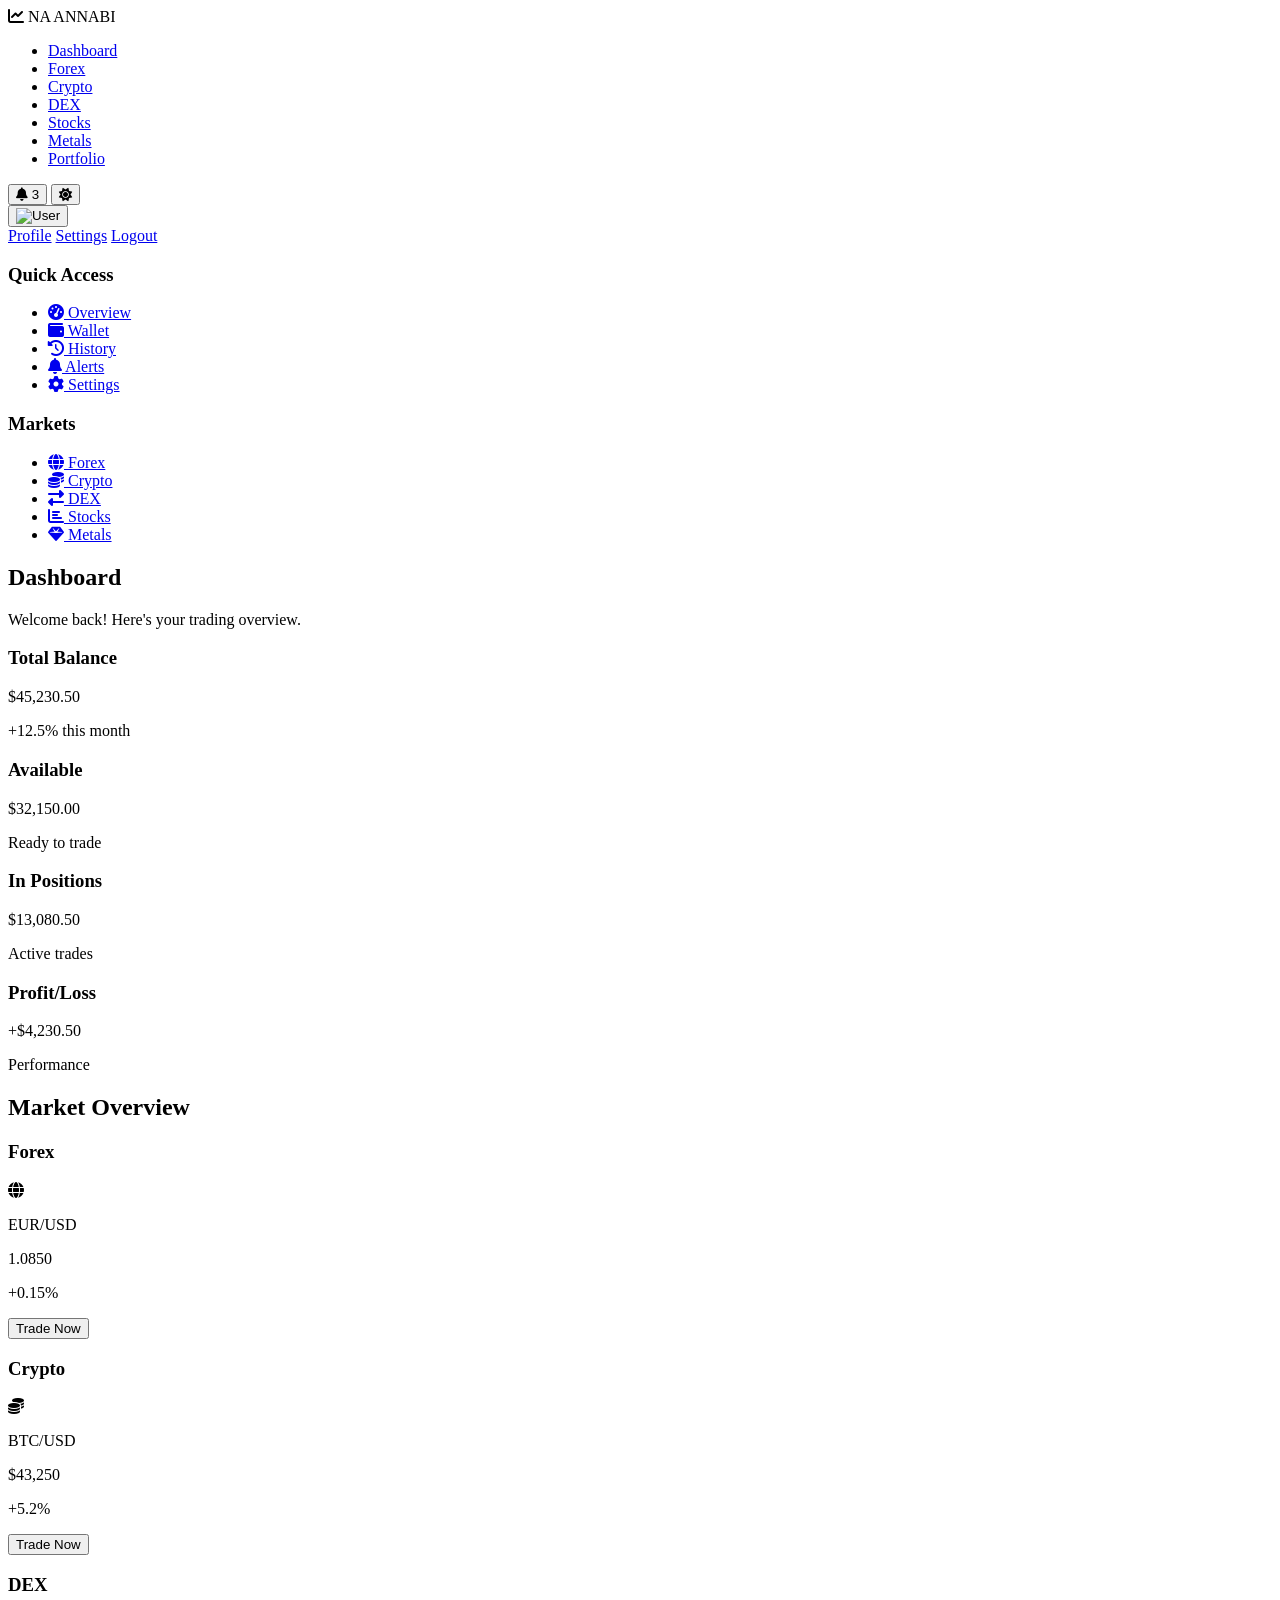
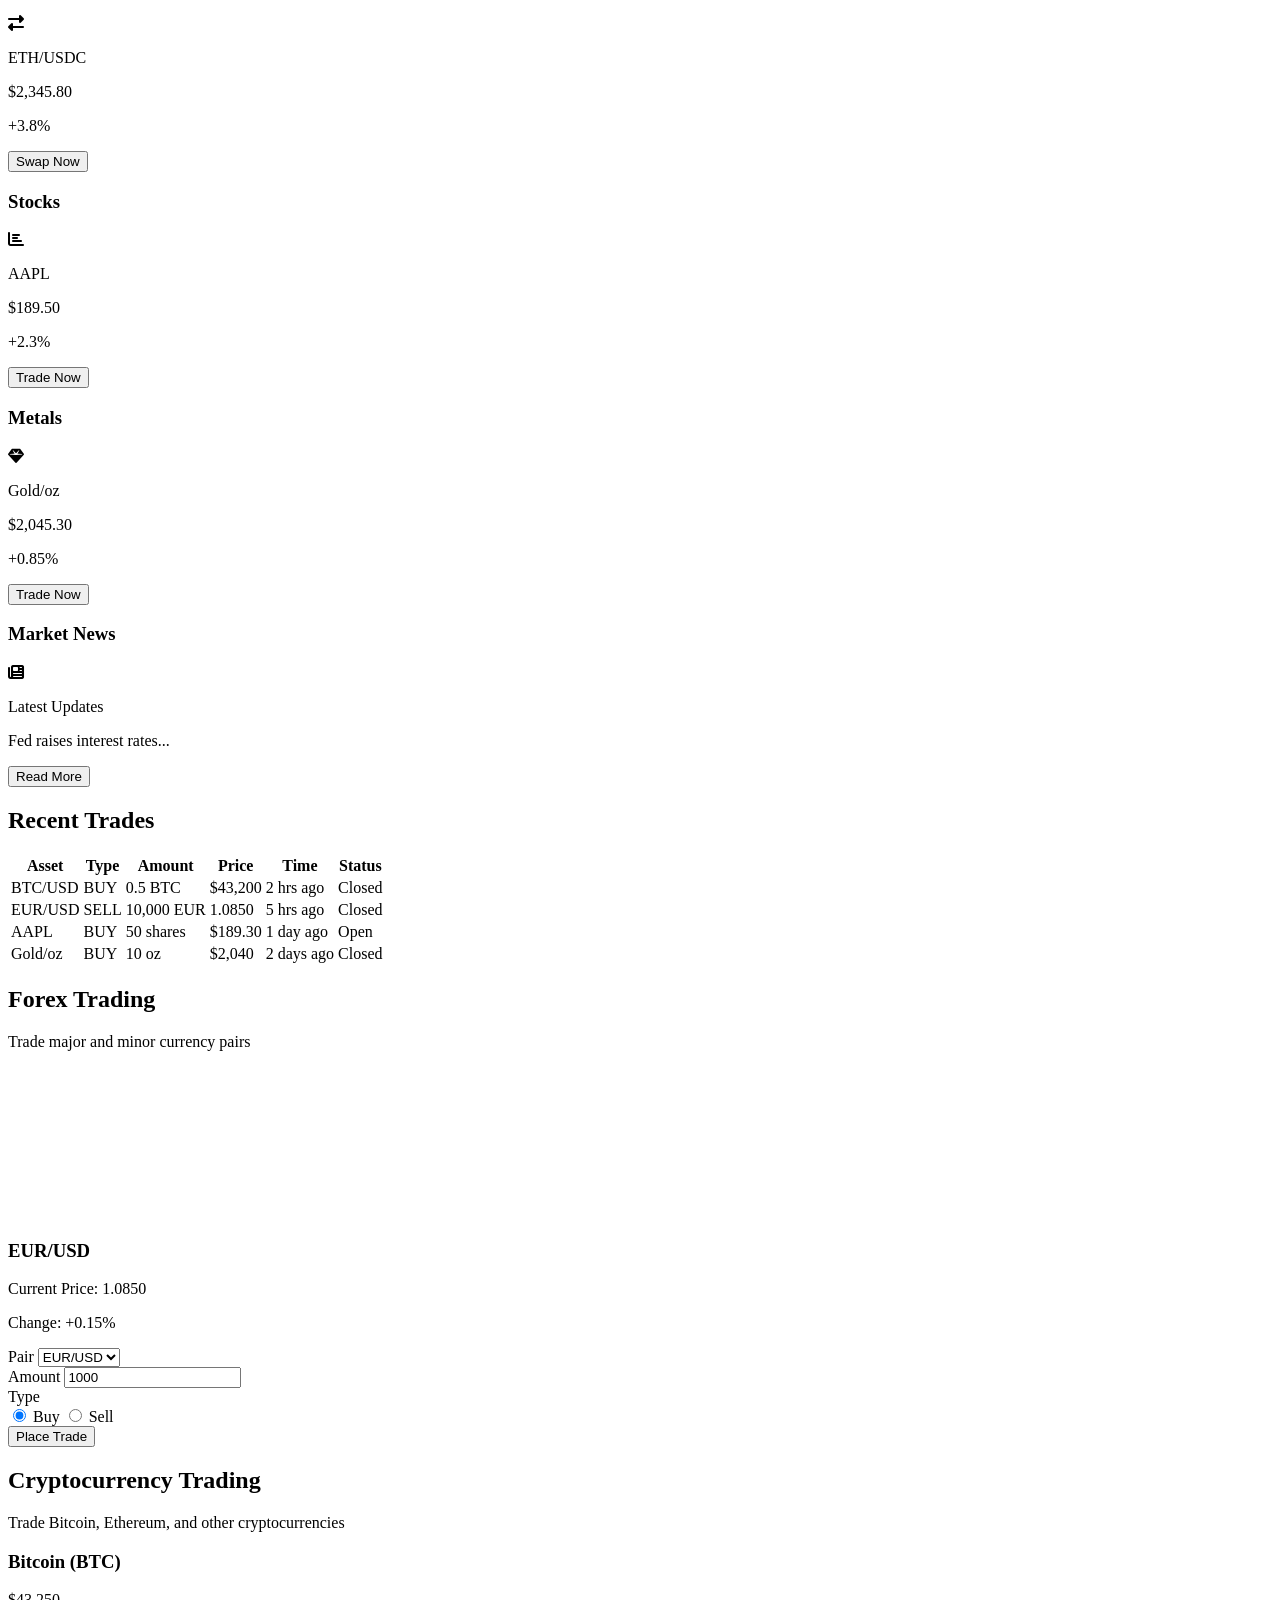
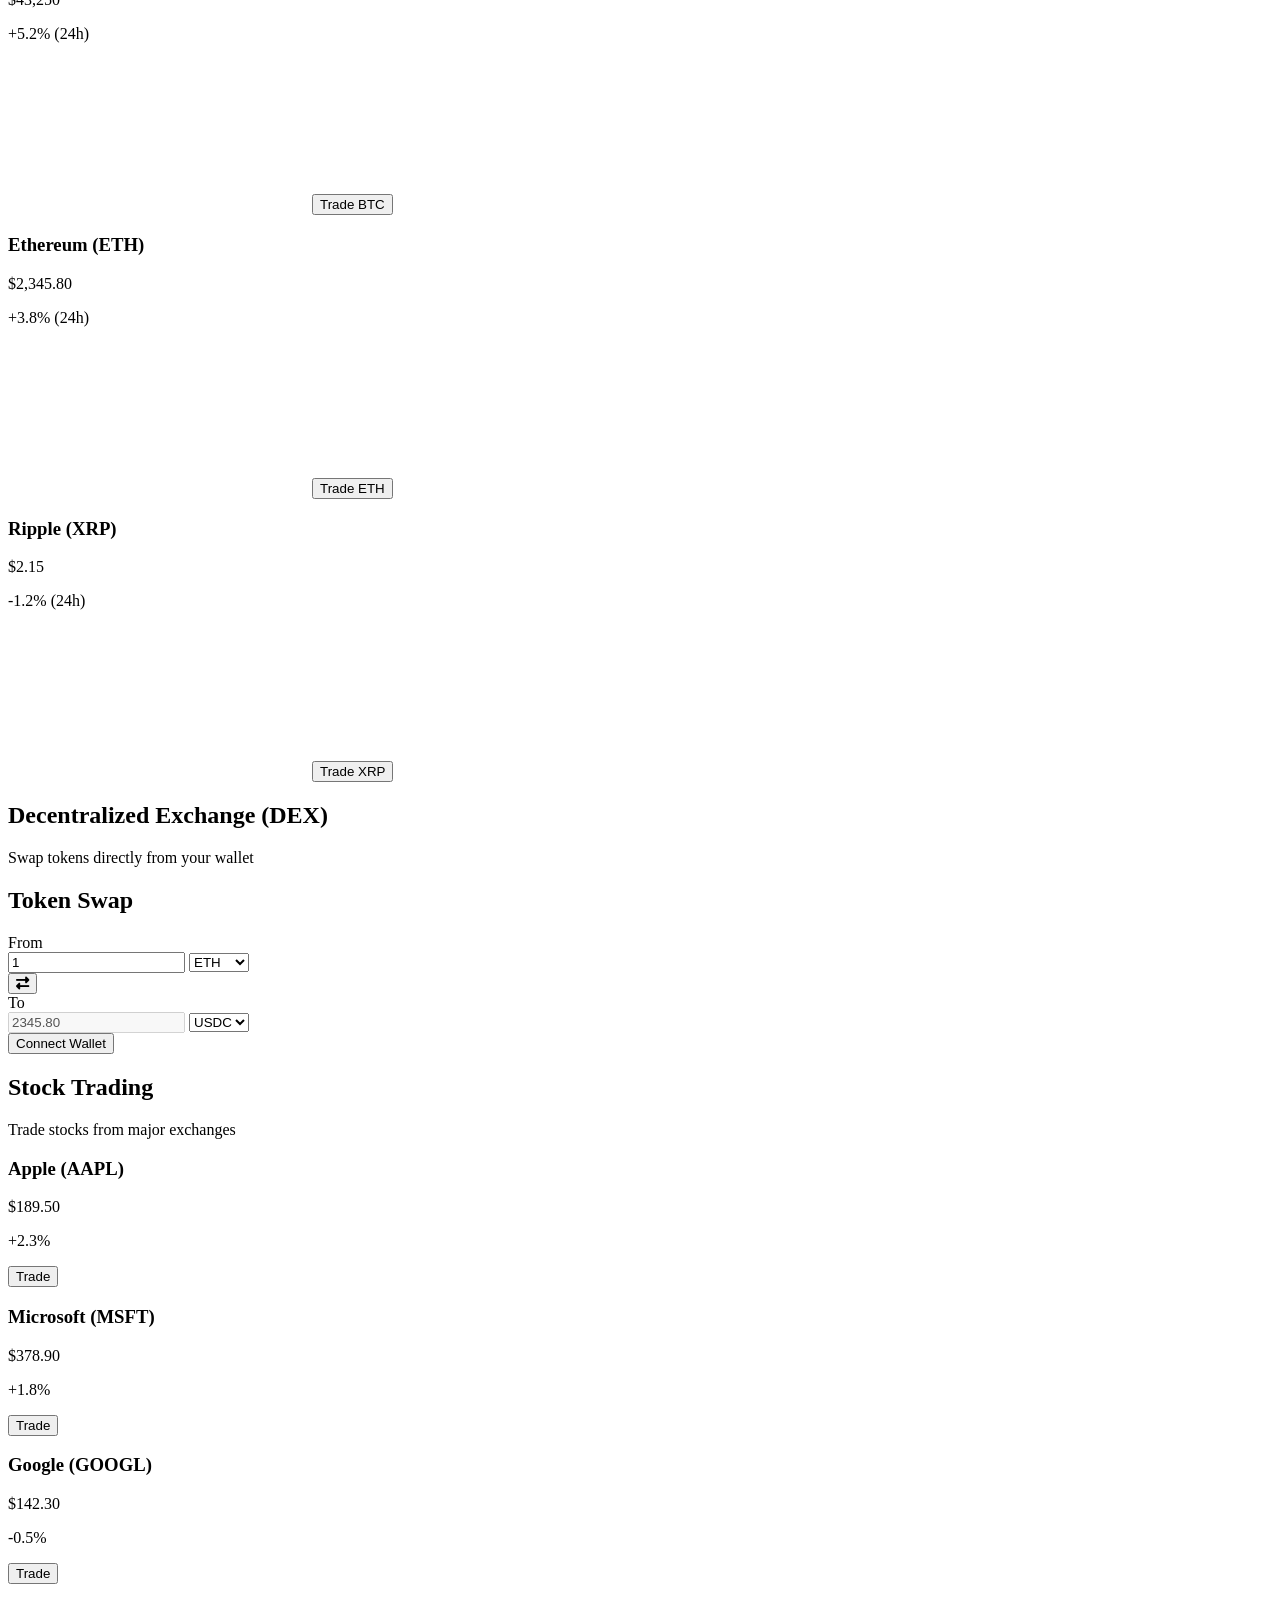
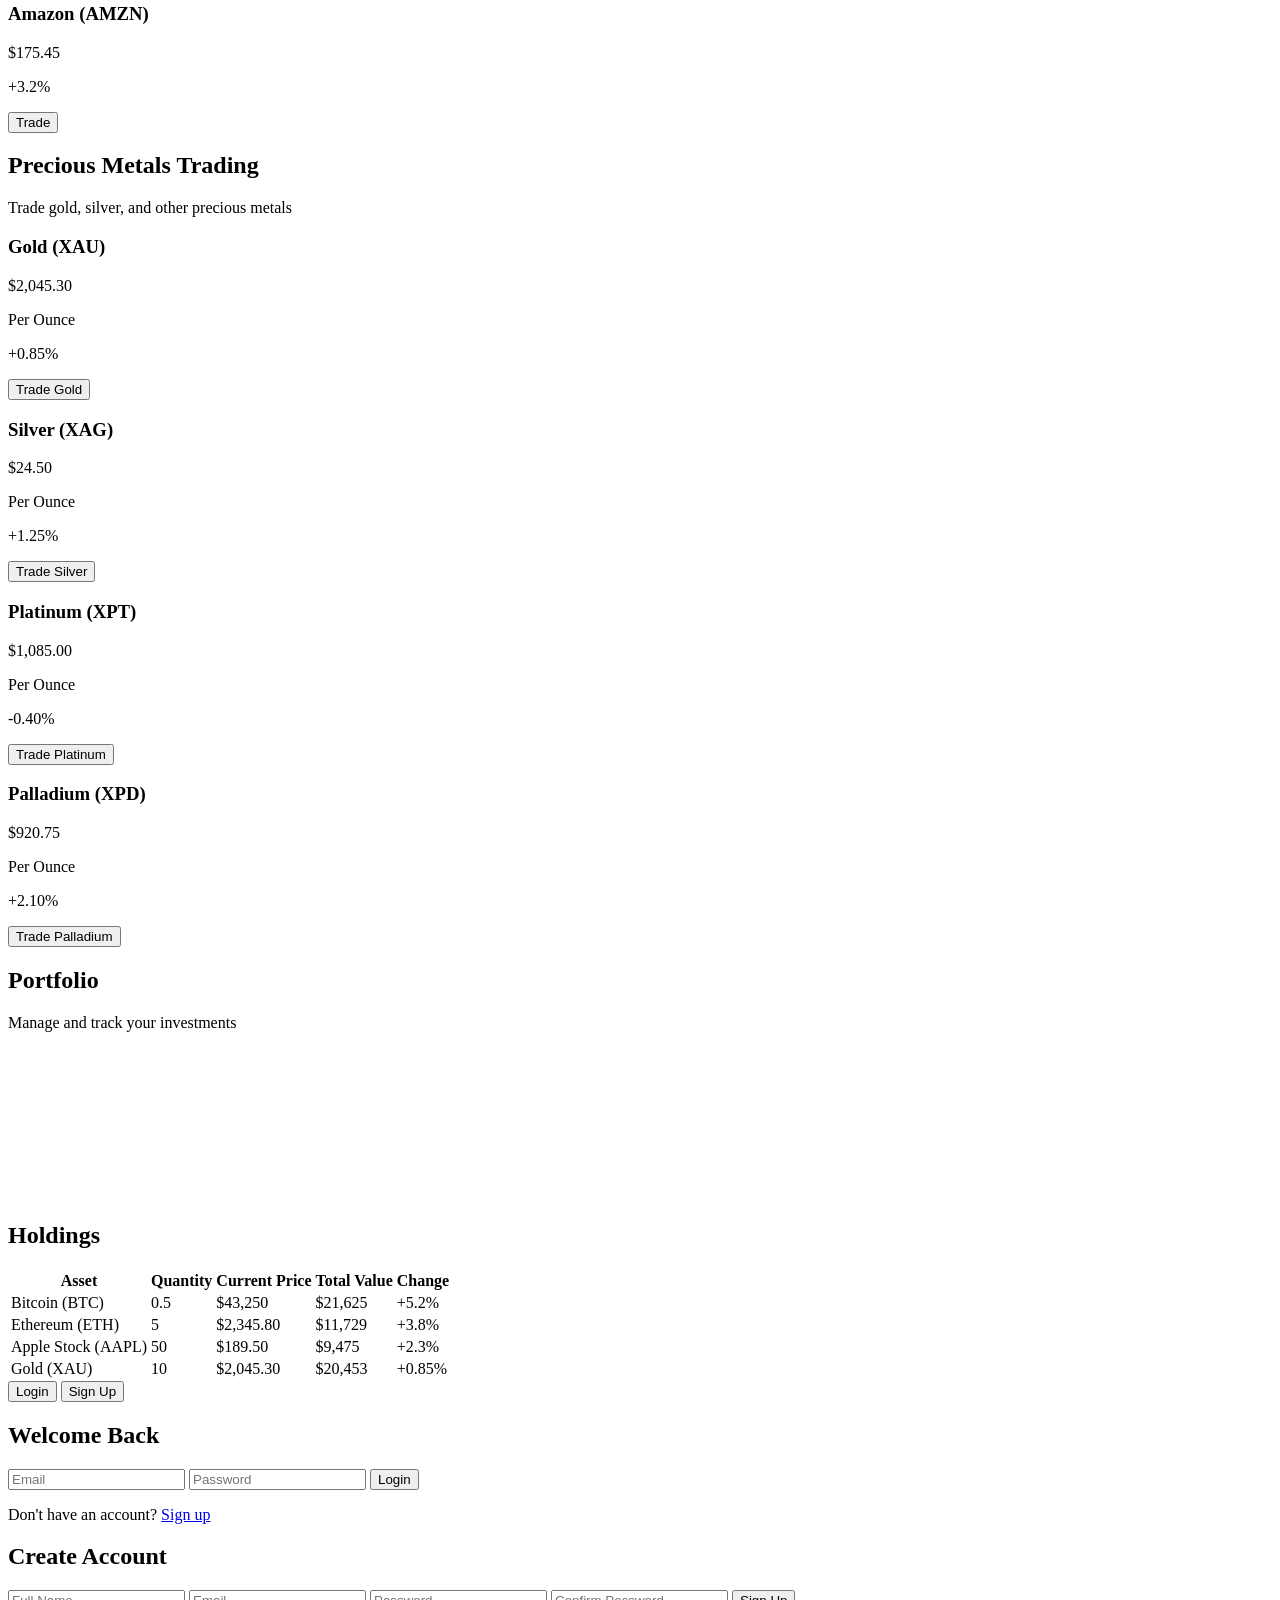
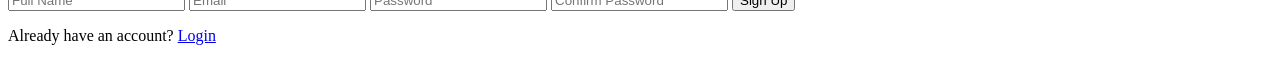
==== index.html @ 129e164d "Merge all JavaScript files into single app.js file" ====
<!DOCTYPE html>
<html lang="en">
<head>
    <meta charset="UTF-8">
    <meta name="viewport" content="width=device-width, initial-scale=1.0">
    <title>NA ANNABI Trading Hub - Professional Trading Platform</title>
    <link rel="stylesheet" href="css/styles.css">
    <link rel="stylesheet" href="https://cdnjs.cloudflare.com/ajax/libs/font-awesome/6.4.0/css/all.min.css">
</head>
<body>
    <!-- Navigation Bar -->
    <nav class="navbar">
        <div class="nav-container">
            <div class="nav-logo">
                <i class="fas fa-chart-line"></i>
                <span>NA ANNABI</span>
            </div>
            <ul class="nav-menu" id="navMenu">
                <li><a href="#dashboard" class="nav-link active">Dashboard</a></li>
                <li><a href="#forex" class="nav-link">Forex</a></li>
                <li><a href="#crypto" class="nav-link">Crypto</a></li>
                <li><a href="#dex" class="nav-link">DEX</a></li>
                <li><a href="#stocks" class="nav-link">Stocks</a></li>
                <li><a href="#metals" class="nav-link">Metals</a></li>
                <li><a href="#portfolio" class="nav-link">Portfolio</a></li>
            </ul>
            <div class="nav-icons">
                <button class="notification-btn" id="notificationBtn">
                    <i class="fas fa-bell"></i>
                    <span class="notification-badge" id="notificationBadge">3</span>
                </button>
                <button class="theme-toggle" id="themeToggle">
                    <i class="fas fa-moon"></i>
                </button>
                <div class="user-menu">
                    <button class="user-btn" id="userBtn">
                        <img src="https://ui-avatars.com/api/?name=User&background=6366f1&color=fff" alt="User" class="user-avatar">
                    </button>
                    <div class="dropdown-menu" id="dropdownMenu">
                        <a href="#profile">Profile</a>
                        <a href="#settings">Settings</a>
                        <a href="#logout">Logout</a>
                    </div>
                </div>
            </div>
            <div class="hamburger" id="hamburger">
                <span></span>
                <span></span>
                <span></span>
            </div>
        </div>
    </nav>

    <!-- Main Container -->
    <div class="container">
        <!-- Sidebar -->
        <aside class="sidebar" id="sidebar">
            <div class="sidebar-content">
                <h3>Quick Access</h3>
                <ul class="sidebar-menu">
                    <li><a href="#"><i class="fas fa-tachometer-alt"></i> Overview</a></li>
                    <li><a href="#"><i class="fas fa-wallet"></i> Wallet</a></li>
                    <li><a href="#"><i class="fas fa-history"></i> History</a></li>
                    <li><a href="#"><i class="fas fa-bell"></i> Alerts</a></li>
                    <li><a href="#"><i class="fas fa-cog"></i> Settings</a></li>
                </ul>
                <h3>Markets</h3>
                <ul class="sidebar-menu">
                    <li><a href="#"><i class="fas fa-globe"></i> Forex</a></li>
                    <li><a href="#"><i class="fas fa-coins"></i> Crypto</a></li>
                    <li><a href="#"><i class="fas fa-exchange-alt"></i> DEX</a></li>
                    <li><a href="#"><i class="fas fa-chart-bar"></i> Stocks</a></li>
                    <li><a href="#"><i class="fas fa-gem"></i> Metals</a></li>
                </ul>
            </div>
        </aside>

        <!-- Main Content -->
        <main class="main-content">
            <!-- Dashboard Section -->
            <section id="dashboard" class="section active">
                <div class="section-header">
                    <h1>Dashboard</h1>
                    <p>Welcome back! Here's your trading overview.</p>
                </div>

                <!-- Portfolio Summary -->
                <div class="portfolio-summary">
                    <div class="summary-card">
                        <h3>Total Balance</h3>
                        <p class="summary-value" id="totalBalance">$45,230.50</p>
                        <span class="summary-change positive">+12.5% this month</span>
                    </div>
                    <div class="summary-card">
                        <h3>Available</h3>
                        <p class="summary-value" id="available">$32,150.00</p>
                        <span class="summary-change">Ready to trade</span>
                    </div>
                    <div class="summary-card">
                        <h3>In Positions</h3>
                        <p class="summary-value" id="inPositions">$13,080.50</p>
                        <span class="summary-change">Active trades</span>
                    </div>
                    <div class="summary-card">
                        <h3>Profit/Loss</h3>
                        <p class="summary-value positive" id="profitLoss">+$4,230.50</p>
                        <span class="summary-change positive">Performance</span>
                    </div>
                </div>

                <!-- Market Overview -->
                <div class="market-overview">
                    <h2>Market Overview</h2>
                    <div class="markets-grid">
                        <div class="market-card forex-card">
                            <div class="market-header">
                                <h3>Forex</h3>
                                <i class="fas fa-globe"></i>
                            </div>
                            <div class="market-body">
                                <p>EUR/USD</p>
                                <p class="price">1.0850</p>
                                <p class="change positive">+0.15%</p>
                                <button class="trade-btn" onclick="switchSection('forex')">Trade Now</button>
                            </div>
                        </div>

                        <div class="market-card crypto-card">
                            <div class="market-header">
                                <h3>Crypto</h3>
                                <i class="fas fa-coins"></i>
                            </div>
                            <div class="market-body">
                                <p>BTC/USD</p>
                                <p class="price">$43,250</p>
                                <p class="change positive">+5.2%</p>
                                <button class="trade-btn" onclick="switchSection('crypto')">Trade Now</button>
                            </div>
                        </div>

                        <div class="market-card dex-card">
                            <div class="market-header">
                                <h3>DEX</h3>
                                <i class="fas fa-exchange-alt"></i>
                            </div>
                            <div class="market-body">
                                <p>ETH/USDC</p>
                                <p class="price">$2,345.80</p>
                                <p class="change positive">+3.8%</p>
                                <button class="trade-btn" onclick="switchSection('dex')">Swap Now</button>
                            </div>
                        </div>

                        <div class="market-card stocks-card">
                            <div class="market-header">
                                <h3>Stocks</h3>
                                <i class="fas fa-chart-bar"></i>
                            </div>
                            <div class="market-body">
                                <p>AAPL</p>
                                <p class="price">$189.50</p>
                                <p class="change positive">+2.3%</p>
                                <button class="trade-btn" onclick="switchSection('stocks')">Trade Now</button>
                            </div>
                        </div>

                        <div class="market-card metals-card">
                            <div class="market-header">
                                <h3>Metals</h3>
                                <i class="fas fa-gem"></i>
                            </div>
                            <div class="market-body">
                                <p>Gold/oz</p>
                                <p class="price">$2,045.30</p>
                                <p class="change positive">+0.85%</p>
                                <button class="trade-btn" onclick="switchSection('metals')">Trade Now</button>
                            </div>
                        </div>

                        <div class="market-card news-card">
                            <div class="market-header">
                                <h3>Market News</h3>
                                <i class="fas fa-newspaper"></i>
                            </div>
                            <div class="market-body">
                                <p>Latest Updates</p>
                                <p class="news-snippet">Fed raises interest rates...</p>
                                <button class="trade-btn" onclick="switchSection('news')">Read More</button>
                            </div>
                        </div>
                    </div>
                </div>

                <!-- Recent Trades -->
                <div class="recent-trades">
                    <h2>Recent Trades</h2>
                    <table class="trades-table">
                        <thead>
                            <tr>
                                <th>Asset</th>
                                <th>Type</th>
                                <th>Amount</th>
                                <th>Price</th>
                                <th>Time</th>
                                <th>Status</th>
                            </tr>
                        </thead>
                        <tbody>
                            <tr>
                                <td>BTC/USD</td>
                                <td><span class="badge buy">BUY</span></td>
                                <td>0.5 BTC</td>
                                <td>$43,200</td>
                                <td>2 hrs ago</td>
                                <td><span class="status closed">Closed</span></td>
                            </tr>
                            <tr>
                                <td>EUR/USD</td>
                                <td><span class="badge sell">SELL</span></td>
                                <td>10,000 EUR</td>
                                <td>1.0850</td>
                                <td>5 hrs ago</td>
                                <td><span class="status closed">Closed</span></td>
                            </tr>
                            <tr>
                                <td>AAPL</td>
                                <td><span class="badge buy">BUY</span></td>
                                <td>50 shares</td>
                                <td>$189.30</td>
                                <td>1 day ago</td>
                                <td><span class="status open">Open</span></td>
                            </tr>
                            <tr>
                                <td>Gold/oz</td>
                                <td><span class="badge buy">BUY</span></td>
                                <td>10 oz</td>
                                <td>$2,040</td>
                                <td>2 days ago</td>
                                <td><span class="status closed">Closed</span></td>
                            </tr>
                        </tbody>
                    </table>
                </div>
            </section>

            <!-- Forex Section -->
            <section id="forex" class="section">
                <div class="section-header">
                    <h1>Forex Trading</h1>
                    <p>Trade major and minor currency pairs</p>
                </div>
                <div class="trading-container">
                    <div class="chart-container">
                        <canvas id="forexChart"></canvas>
                    </div>
                    <div class="trading-panel">
                        <h3>EUR/USD</h3>
                        <div class="trading-info">
                            <p>Current Price: <span class="price">1.0850</span></p>
                            <p>Change: <span class="change positive">+0.15%</span></p>
                        </div>
                        <form class="trade-form">
                            <div class="form-group">
                                <label>Pair</label>
                                <select>
                                    <option>EUR/USD</option>
                                    <option>GBP/USD</option>
                                    <option>USD/JPY</option>
                                    <option>AUD/USD</option>
                                </select>
                            </div>
                            <div class="form-group">
                                <label>Amount</label>
                                <input type="number" placeholder="Enter amount" value="1000">
                            </div>
                            <div class="form-group">
                                <label>Type</label>
                                <div class="radio-group">
                                    <label><input type="radio" name="type" checked> Buy</label>
                                    <label><input type="radio" name="type"> Sell</label>
                                </div>
                            </div>
                            <button type="submit" class="btn-primary">Place Trade</button>
                        </form>
                    </div>
                </div>
            </section>

            <!-- Crypto Section -->
            <section id="crypto" class="section">
                <div class="section-header">
                    <h1>Cryptocurrency Trading</h1>
                    <p>Trade Bitcoin, Ethereum, and other cryptocurrencies</p>
                </div>
                <div class="crypto-markets">
                    <div class="crypto-card-large">
                        <h3>Bitcoin (BTC)</h3>
                        <p class="price">$43,250</p>
                        <p class="change positive">+5.2% (24h)</p>
                        <canvas id="cryptoChart1" class="mini-chart"></canvas>
                        <button class="btn-primary">Trade BTC</button>
                    </div>
                    <div class="crypto-card-large">
                        <h3>Ethereum (ETH)</h3>
                        <p class="price">$2,345.80</p>
                        <p class="change positive">+3.8% (24h)</p>
                        <canvas id="cryptoChart2" class="mini-chart"></canvas>
                        <button class="btn-primary">Trade ETH</button>
                    </div>
                    <div class="crypto-card-large">
                        <h3>Ripple (XRP)</h3>
                        <p class="price">$2.15</p>
                        <p class="change negative">-1.2% (24h)</p>
                        <canvas id="cryptoChart3" class="mini-chart"></canvas>
                        <button class="btn-primary">Trade XRP</button>
                    </div>
                </div>
            </section>

            <!-- DEX Section -->
            <section id="dex" class="section">
                <div class="section-header">
                    <h1>Decentralized Exchange (DEX)</h1>
                    <p>Swap tokens directly from your wallet</p>
                </div>
                <div class="dex-container">
                    <div class="swap-panel">
                        <h2>Token Swap</h2>
                        <div class="swap-form">
                            <div class="swap-input">
                                <label>From</label>
                                <div class="input-group">
                                    <input type="number" placeholder="Amount" value="1">
                                    <select>
                                        <option>ETH</option>
                                        <option>DAI</option>
                                        <option>USDC</option>
                                    </select>
                                </div>
                            </div>
                            <button class="swap-toggle"><i class="fas fa-exchange-alt"></i></button>
                            <div class="swap-input">
                                <label>To</label>
                                <div class="input-group">
                                    <input type="number" placeholder="Amount" disabled value="2345.80">
                                    <select>
                                        <option>USDC</option>
                                        <option>DAI</option>
                                        <option>ETH</option>
                                    </select>
                                </div>
                            </div>
                            <button class="btn-primary full-width">Connect Wallet</button>
                        </div>
                    </div>
                </div>
            </section>

            <!-- Stocks Section -->
            <section id="stocks" class="section">
                <div class="section-header">
                    <h1>Stock Trading</h1>
                    <p>Trade stocks from major exchanges</p>
                </div>
                <div class="stocks-container">
                    <div class="stocks-grid">
                        <div class="stock-card">
                            <h3>Apple (AAPL)</h3>
                            <p class="price">$189.50</p>
                            <p class="change positive">+2.3%</p>
                            <button class="btn-primary">Trade</button>
                        </div>
                        <div class="stock-card">
                            <h3>Microsoft (MSFT)</h3>
                            <p class="price">$378.90</p>
                            <p class="change positive">+1.8%</p>
                            <button class="btn-primary">Trade</button>
                        </div>
                        <div class="stock-card">
                            <h3>Google (GOOGL)</h3>
                            <p class="price">$142.30</p>
                            <p class="change negative">-0.5%</p>
                            <button class="btn-primary">Trade</button>
                        </div>
                        <div class="stock-card">
                            <h3>Amazon (AMZN)</h3>
                            <p class="price">$175.45</p>
                            <p class="change positive">+3.2%</p>
                            <button class="btn-primary">Trade</button>
                        </div>
                    </div>
                </div>
            </section>

            <!-- Metals Section -->
            <section id="metals" class="section">
                <div class="section-header">
                    <h1>Precious Metals Trading</h1>
                    <p>Trade gold, silver, and other precious metals</p>
                </div>
                <div class="metals-container">
                    <div class="metals-grid">
                        <div class="metal-card gold">
                            <h3>Gold (XAU)</h3>
                            <p class="price">$2,045.30</p>
                            <p>Per Ounce</p>
                            <p class="change positive">+0.85%</p>
                            <button class="btn-primary">Trade Gold</button>
                        </div>
                        <div class="metal-card silver">
                            <h3>Silver (XAG)</h3>
                            <p class="price">$24.50</p>
                            <p>Per Ounce</p>
                            <p class="change positive">+1.25%</p>
                            <button class="btn-primary">Trade Silver</button>
                        </div>
                        <div class="metal-card platinum">
                            <h3>Platinum (XPT)</h3>
                            <p class="price">$1,085.00</p>
                            <p>Per Ounce</p>
                            <p class="change negative">-0.40%</p>
                            <button class="btn-primary">Trade Platinum</button>
                        </div>
                        <div class="metal-card palladium">
                            <h3>Palladium (XPD)</h3>
                            <p class="price">$920.75</p>
                            <p>Per Ounce</p>
                            <p class="change positive">+2.10%</p>
                            <button class="btn-primary">Trade Palladium</button>
                        </div>
                    </div>
                </div>
            </section>

            <!-- Portfolio Section -->
            <section id="portfolio" class="section">
                <div class="section-header">
                    <h1>Portfolio</h1>
                    <p>Manage and track your investments</p>
                </div>
                <div class="portfolio-container">
                    <div class="portfolio-chart">
                        <canvas id="portfolioChart"></canvas>
                    </div>
                    <div class="portfolio-holdings">
                        <h2>Holdings</h2>
                        <table class="holdings-table">
                            <thead>
                                <tr>
                                    <th>Asset</th>
                                    <th>Quantity</th>
                                    <th>Current Price</th>
                                    <th>Total Value</th>
                                    <th>Change</th>
                                </tr>
                            </thead>
                            <tbody>
                                <tr>
                                    <td>Bitcoin (BTC)</td>
                                    <td>0.5</td>
                                    <td>$43,250</td>
                                    <td>$21,625</td>
                                    <td><span class="positive">+5.2%</span></td>
                                </tr>
                                <tr>
                                    <td>Ethereum (ETH)</td>
                                    <td>5</td>
                                    <td>$2,345.80</td>
                                    <td>$11,729</td>
                                    <td><span class="positive">+3.8%</span></td>
                                </tr>
                                <tr>
                                    <td>Apple Stock (AAPL)</td>
                                    <td>50</td>
                                    <td>$189.50</td>
                                    <td>$9,475</td>
                                    <td><span class="positive">+2.3%</span></td>
                                </tr>
                                <tr>
                                    <td>Gold (XAU)</td>
                                    <td>10</td>
                                    <td>$2,045.30</td>
                                    <td>$20,453</td>
                                    <td><span class="positive">+0.85%</span></td>
                                </tr>
                            </tbody>
                        </table>
                    </div>
                </div>
            </section>
        </main>
    </div>

    <!-- Auth Modal -->
    <div class="modal" id="authModal">
        <div class="modal-content">
            <div class="modal-tabs">
                <button class="tab-btn active" id="loginTab">Login</button>
                <button class="tab-btn" id="signupTab">Sign Up</button>
            </div>
            <form id="loginForm" class="auth-form active">
                <h2>Welcome Back</h2>
                <input type="email" placeholder="Email" required>
                <input type="password" placeholder="Password" required>
                <button type="submit" class="btn-primary">Login</button>
                <p>Don't have an account? <a href="#" id="switchToSignup">Sign up</a></p>
            </form>
            <form id="signupForm" class="auth-form">
                <h2>Create Account</h2>
                <input type="text" placeholder="Full Name" required>
                <input type="email" placeholder="Email" required>
                <input type="password" placeholder="Password" required>
                <input type="password" placeholder="Confirm Password" required>
                <button type="submit" class="btn-primary">Sign Up</button>
                <p>Already have an account? <a href="#" id="switchToLogin">Login</a></p>
            </form>
        </div>
    </div>

    <!-- Notification Container -->
    <div class="notification-container" id="notificationContainer"></div>

    <!-- Scripts -->
    <script src="https://cdn.jsdelivr.net/npm/chart.js"></script>
    <script src="js/app.js"></script>
</body>
</html>
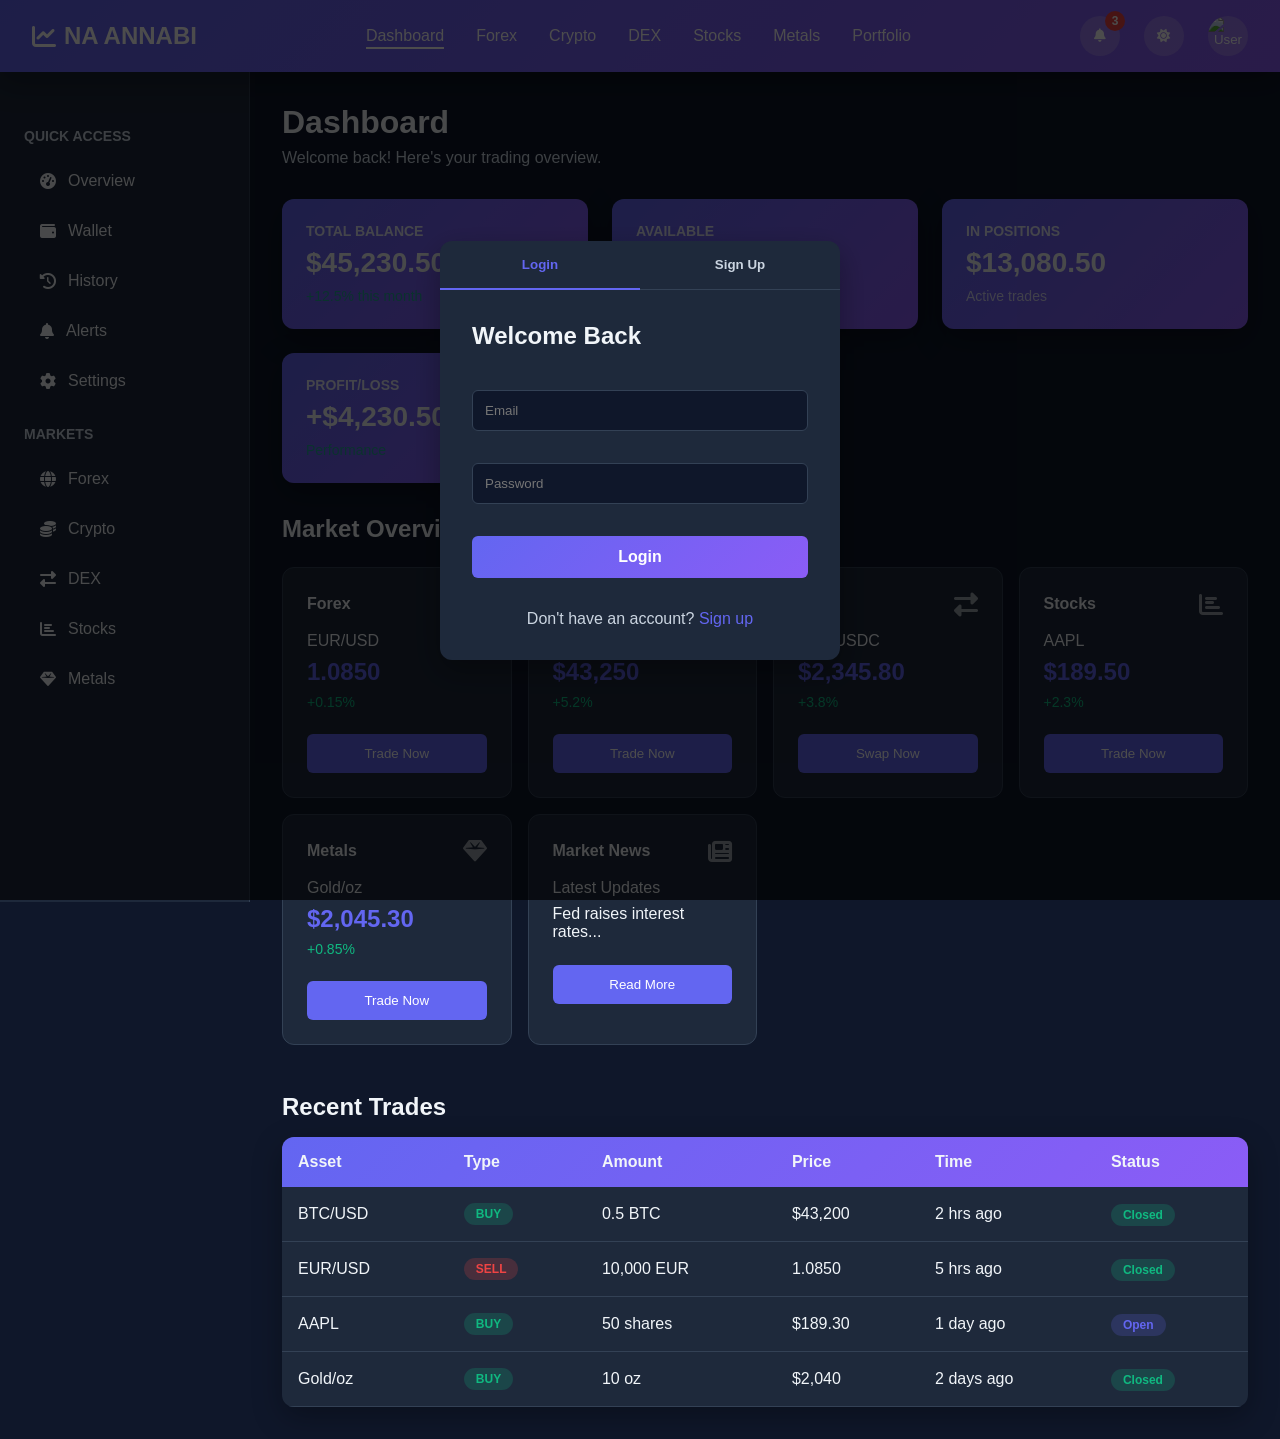
==== commit 51f277d6: "Initial project setup: Complete trading hub structure with all modules" ====
--- a/index.html
+++ b/index.html
@@ -521,7 +521,10 @@
     <div class="notification-container" id="notificationContainer"></div>
 
     <!-- Scripts -->
-    <script src="https://cdn.jsdelivr.net/npm/chart.js"></script>
-    <script src="js/app.js"></script>
+    <script src="js/chart-library.js"></script>
+    <script src="js/auth.js"></script>
+    <script src="js/api-integration.js"></script>
+    <script src="js/trading.js"></script>
+    <script src="js/main.js"></script>
 </body>
 </html>
--- a/css/styles.css
+++ b/css/styles.css
@@ -0,0 +1,1080 @@
+:root {
+    --primary-color: #6366f1;
+    --secondary-color: #8b5cf6;
+    --success-color: #10b981;
+    --danger-color: #ef4444;
+    --warning-color: #f59e0b;
+    --dark-bg: #0f172a;
+    --light-bg: #f8fafc;
+    --card-bg: #1e293b;
+    --text-primary: #f1f5f9;
+    --text-secondary: #cbd5e1;
+    --border-color: #334155;
+    --shadow: 0 10px 30px rgba(0, 0, 0, 0.3);
+    --transition: all 0.3s ease;
+}
+
+body.light-mode {
+    --dark-bg: #ffffff;
+    --light-bg: #f1f5f9;
+    --card-bg: #ffffff;
+    --text-primary: #0f172a;
+    --text-secondary: #475569;
+    --border-color: #cbd5e1;
+}
+
+* {
+    margin: 0;
+    padding: 0;
+    box-sizing: border-box;
+}
+
+body {
+    font-family: 'Segoe UI', Tahoma, Geneva, Verdana, sans-serif;
+    background-color: var(--dark-bg);
+    color: var(--text-primary);
+    transition: var(--transition);
+}
+
+/* Navbar */
+.navbar {
+    background: linear-gradient(135deg, var(--primary-color) 0%, var(--secondary-color) 100%);
+    padding: 1rem 0;
+    position: sticky;
+    top: 0;
+    z-index: 1000;
+    box-shadow: var(--shadow);
+}
+
+.nav-container {
+    max-width: 1400px;
+    margin: 0 auto;
+    padding: 0 2rem;
+    display: flex;
+    justify-content: space-between;
+    align-items: center;
+}
+
+.nav-logo {
+    font-size: 1.5rem;
+    font-weight: bold;
+    color: white;
+    display: flex;
+    align-items: center;
+    gap: 0.5rem;
+}
+
+.nav-menu {
+    display: flex;
+    list-style: none;
+    gap: 2rem;
+}
+
+.nav-link {
+    color: white;
+    text-decoration: none;
+    font-weight: 500;
+    position: relative;
+    transition: var(--transition);
+}
+
+.nav-link::after {
+    content: '';
+    position: absolute;
+    bottom: -5px;
+    left: 0;
+    width: 0;
+    height: 2px;
+    background-color: white;
+    transition: var(--transition);
+}
+
+.nav-link:hover::after,
+.nav-link.active::after {
+    width: 100%;
+}
+
+.nav-icons {
+    display: flex;
+    align-items: center;
+    gap: 1.5rem;
+}
+
+.notification-btn,
+.theme-toggle,
+.user-btn {
+    background: rgba(255, 255, 255, 0.2);
+    border: none;
+    color: white;
+    cursor: pointer;
+    border-radius: 50%;
+    width: 40px;
+    height: 40px;
+    display: flex;
+    align-items: center;
+    justify-content: center;
+    transition: var(--transition);
+    position: relative;
+}
+
+.notification-btn:hover,
+.theme-toggle:hover,
+.user-btn:hover {
+    background: rgba(255, 255, 255, 0.3);
+}
+
+.notification-badge {
+    position: absolute;
+    top: -5px;
+    right: -5px;
+    background: var(--danger-color);
+    color: white;
+    border-radius: 50%;
+    width: 20px;
+    height: 20px;
+    display: flex;
+    align-items: center;
+    justify-content: center;
+    font-size: 0.75rem;
+    font-weight: bold;
+}
+
+.user-menu {
+    position: relative;
+}
+
+.user-avatar {
+    width: 100%;
+    height: 100%;
+    border-radius: 50%;
+}
+
+.dropdown-menu {
+    position: absolute;
+    top: 100%;
+    right: 0;
+    background: var(--card-bg);
+    border: 1px solid var(--border-color);
+    border-radius: 8px;
+    min-width: 150px;
+    display: none;
+    flex-direction: column;
+    box-shadow: var(--shadow);
+    margin-top: 0.5rem;
+}
+
+.dropdown-menu.active {
+    display: flex;
+}
+
+.dropdown-menu a {
+    padding: 0.75rem 1rem;
+    color: var(--text-primary);
+    text-decoration: none;
+    transition: var(--transition);
+    border-bottom: 1px solid var(--border-color);
+}
+
+.dropdown-menu a:last-child {
+    border-bottom: none;
+}
+
+.dropdown-menu a:hover {
+    background: var(--primary-color);
+    color: white;
+}
+
+.hamburger {
+    display: none;
+    flex-direction: column;
+    cursor: pointer;
+}
+
+.hamburger span {
+    width: 25px;
+    height: 3px;
+    background: white;
+    margin: 5px 0;
+    border-radius: 3px;
+    transition: var(--transition);
+}
+
+/* Container */
+.container {
+    display: flex;
+    max-width: 1400px;
+    margin: 0 auto;
+}
+
+/* Sidebar */
+.sidebar {
+    width: 250px;
+    background: var(--card-bg);
+    padding: 2rem 0;
+    border-right: 1px solid var(--border-color);
+    height: calc(100vh - 70px);
+    overflow-y: auto;
+    position: sticky;
+    top: 70px;
+}
+
+.sidebar-content {
+    padding: 0 1.5rem;
+}
+
+.sidebar-content h3 {
+    color: var(--text-secondary);
+    font-size: 0.875rem;
+    text-transform: uppercase;
+    margin-top: 1.5rem;
+    margin-bottom: 1rem;
+}
+
+.sidebar-menu {
+    list-style: none;
+}
+
+.sidebar-menu li a {
+    display: flex;
+    align-items: center;
+    gap: 0.75rem;
+    padding: 0.75rem 1rem;
+    color: var(--text-primary);
+    text-decoration: none;
+    border-radius: 6px;
+    transition: var(--transition);
+    margin-bottom: 0.5rem;
+}
+
+.sidebar-menu li a:hover {
+    background: var(--primary-color);
+    color: white;
+    transform: translateX(5px);
+}
+
+/* Main Content */
+.main-content {
+    flex: 1;
+    padding: 2rem;
+    overflow-y: auto;
+}
+
+.section {
+    display: none;
+    animation: fadeIn 0.3s ease;
+}
+
+.section.active {
+    display: block;
+}
+
+@keyframes fadeIn {
+    from {
+        opacity: 0;
+        transform: translateY(10px);
+    }
+    to {
+        opacity: 1;
+        transform: translateY(0);
+    }
+}
+
+.section-header {
+    margin-bottom: 2rem;
+}
+
+.section-header h1 {
+    font-size: 2rem;
+    margin-bottom: 0.5rem;
+}
+
+.section-header p {
+    color: var(--text-secondary);
+}
+
+/* Portfolio Summary */
+.portfolio-summary {
+    display: grid;
+    grid-template-columns: repeat(auto-fit, minmax(250px, 1fr));
+    gap: 1.5rem;
+    margin-bottom: 2rem;
+}
+
+.summary-card {
+    background: linear-gradient(135deg, var(--primary-color) 0%, var(--secondary-color) 100%);
+    padding: 1.5rem;
+    border-radius: 12px;
+    box-shadow: var(--shadow);
+}
+
+.summary-card h3 {
+    font-size: 0.875rem;
+    text-transform: uppercase;
+    opacity: 0.9;
+    margin-bottom: 0.5rem;
+}
+
+.summary-value {
+    font-size: 1.75rem;
+    font-weight: bold;
+    margin-bottom: 0.5rem;
+}
+
+.summary-change {
+    font-size: 0.875rem;
+    opacity: 0.8;
+}
+
+.summary-change.positive {
+    color: var(--success-color);
+}
+
+/* Market Overview */
+.market-overview {
+    margin-bottom: 3rem;
+}
+
+.market-overview h2 {
+    margin-bottom: 1.5rem;
+    font-size: 1.5rem;
+}
+
+.markets-grid {
+    display: grid;
+    grid-template-columns: repeat(auto-fit, minmax(200px, 1fr));
+    gap: 1rem;
+}
+
+.market-card {
+    background: var(--card-bg);
+    border: 1px solid var(--border-color);
+    border-radius: 12px;
+    padding: 1.5rem;
+    transition: var(--transition);
+    cursor: pointer;
+}
+
+.market-card:hover {
+    border-color: var(--primary-color);
+    box-shadow: var(--shadow);
+    transform: translateY(-5px);
+}
+
+.market-header {
+    display: flex;
+    justify-content: space-between;
+    align-items: center;
+    margin-bottom: 1rem;
+}
+
+.market-header h3 {
+    font-size: 1rem;
+}
+
+.market-header i {
+    font-size: 1.5rem;
+    opacity: 0.6;
+}
+
+.market-body p {
+    margin-bottom: 0.5rem;
+}
+
+.price {
+    font-size: 1.5rem;
+    font-weight: bold;
+    color: var(--primary-color);
+}
+
+.change {
+    font-size: 0.875rem;
+}
+
+.change.positive {
+    color: var(--success-color);
+}
+
+.change.negative {
+    color: var(--danger-color);
+}
+
+.trade-btn {
+    width: 100%;
+    padding: 0.75rem;
+    margin-top: 1rem;
+    background: var(--primary-color);
+    color: white;
+    border: none;
+    border-radius: 6px;
+    cursor: pointer;
+    font-weight: 500;
+    transition: var(--transition);
+}
+
+.trade-btn:hover {
+    background: var(--secondary-color);
+    transform: scale(1.02);
+}
+
+/* Recent Trades Table */
+.recent-trades {
+    margin-top: 3rem;
+}
+
+.recent-trades h2 {
+    margin-bottom: 1rem;
+    font-size: 1.5rem;
+}
+
+.trades-table {
+    width: 100%;
+    border-collapse: collapse;
+    background: var(--card-bg);
+    border-radius: 12px;
+    overflow: hidden;
+    box-shadow: var(--shadow);
+}
+
+.trades-table thead {
+    background: linear-gradient(135deg, var(--primary-color) 0%, var(--secondary-color) 100%);
+}
+
+.trades-table th {
+    padding: 1rem;
+    text-align: left;
+    font-weight: 600;
+}
+
+.trades-table td {
+    padding: 1rem;
+    border-bottom: 1px solid var(--border-color);
+}
+
+.trades-table tbody tr:hover {
+    background: rgba(99, 102, 241, 0.1);
+}
+
+.badge {
+    display: inline-block;
+    padding: 0.25rem 0.75rem;
+    border-radius: 20px;
+    font-size: 0.75rem;
+    font-weight: 600;
+}
+
+.badge.buy {
+    background: rgba(16, 185, 129, 0.2);
+    color: var(--success-color);
+}
+
+.badge.sell {
+    background: rgba(239, 68, 68, 0.2);
+    color: var(--danger-color);
+}
+
+.status {
+    padding: 0.25rem 0.75rem;
+    border-radius: 20px;
+    font-size: 0.75rem;
+    font-weight: 600;
+}
+
+.status.open {
+    background: rgba(99, 102, 241, 0.2);
+    color: var(--primary-color);
+}
+
+.status.closed {
+    background: rgba(16, 185, 129, 0.2);
+    color: var(--success-color);
+}
+
+/* Trading Container */
+.trading-container {
+    display: grid;
+    grid-template-columns: 2fr 1fr;
+    gap: 2rem;
+    margin-top: 2rem;
+}
+
+.chart-container {
+    background: var(--card-bg);
+    border: 1px solid var(--border-color);
+    border-radius: 12px;
+    padding: 1.5rem;
+    min-height: 400px;
+}
+
+.trading-panel {
+    background: var(--card-bg);
+    border: 1px solid var(--border-color);
+    border-radius: 12px;
+    padding: 1.5rem;
+}
+
+.trading-panel h3 {
+    margin-bottom: 1rem;
+}
+
+.trading-info {
+    margin-bottom: 1.5rem;
+}
+
+.trading-info p {
+    margin-bottom: 0.5rem;
+}
+
+/* Form Styles */
+.trade-form,
+.auth-form {
+    display: flex;
+    flex-direction: column;
+    gap: 1rem;
+}
+
+.form-group {
+    display: flex;
+    flex-direction: column;
+}
+
+.form-group label {
+    margin-bottom: 0.5rem;
+    font-weight: 500;
+}
+
+.form-group input,
+.form-group select {
+    padding: 0.75rem;
+    background: var(--dark-bg);
+    border: 1px solid var(--border-color);
+    border-radius: 6px;
+    color: var(--text-primary);
+    font-size: 1rem;
+}
+
+.form-group input:focus,
+.form-group select:focus {
+    outline: none;
+    border-color: var(--primary-color);
+    box-shadow: 0 0 0 3px rgba(99, 102, 241, 0.1);
+}
+
+.radio-group {
+    display: flex;
+    gap: 2rem;
+}
+
+.radio-group label {
+    display: flex;
+    align-items: center;
+    gap: 0.5rem;
+    font-weight: normal;
+}
+
+/* Buttons */
+.btn-primary {
+    padding: 0.75rem 1.5rem;
+    background: linear-gradient(135deg, var(--primary-color) 0%, var(--secondary-color) 100%);
+    color: white;
+    border: none;
+    border-radius: 6px;
+    cursor: pointer;
+    font-weight: 600;
+    transition: var(--transition);
+    font-size: 1rem;
+}
+
+.btn-primary:hover {
+    transform: translateY(-2px);
+    box-shadow: var(--shadow);
+}
+
+.btn-primary.full-width {
+    width: 100%;
+}
+
+/* Crypto Section */
+.crypto-markets {
+    display: grid;
+    grid-template-columns: repeat(auto-fit, minmax(300px, 1fr));
+    gap: 2rem;
+    margin-top: 2rem;
+}
+
+.crypto-card-large {
+    background: var(--card-bg);
+    border: 1px solid var(--border-color);
+    border-radius: 12px;
+    padding: 2rem;
+    text-align: center;
+    transition: var(--transition);
+}
+
+.crypto-card-large:hover {
+    border-color: var(--primary-color);
+    transform: translateY(-5px);
+}
+
+.crypto-card-large .price {
+    font-size: 2rem;
+    margin: 1rem 0;
+}
+
+.mini-chart {
+    width: 100%;
+    height: 150px;
+    margin: 1rem 0;
+}
+
+/* DEX Container */
+.dex-container {
+    max-width: 500px;
+    margin: 2rem auto;
+}
+
+.swap-panel {
+    background: var(--card-bg);
+    border: 1px solid var(--border-color);
+    border-radius: 12px;
+    padding: 2rem;
+}
+
+.swap-form {
+    display: flex;
+    flex-direction: column;
+    gap: 1rem;
+}
+
+.swap-input {
+    display: flex;
+    flex-direction: column;
+}
+
+.swap-input label {
+    margin-bottom: 0.5rem;
+    font-weight: 500;
+}
+
+.input-group {
+    display: flex;
+    gap: 0.5rem;
+}
+
+.input-group input {
+    flex: 1;
+    padding: 0.75rem;
+    background: var(--dark-bg);
+    border: 1px solid var(--border-color);
+    border-radius: 6px;
+    color: var(--text-primary);
+}
+
+.input-group select {
+    padding: 0.75rem;
+    background: var(--dark-bg);
+    border: 1px solid var(--border-color);
+    border-radius: 6px;
+    color: var(--text-primary);
+    min-width: 120px;
+}
+
+.swap-toggle {
+    align-self: center;
+    width: 50px;
+    height: 50px;
+    border-radius: 50%;
+    background: var(--primary-color);
+    color: white;
+    border: none;
+    cursor: pointer;
+    display: flex;
+    align-items: center;
+    justify-content: center;
+    transition: var(--transition);
+}
+
+.swap-toggle:hover {
+    transform: rotate(180deg);
+}
+
+/* Stocks Container */
+.stocks-container {
+    margin-top: 2rem;
+}
+
+.stocks-grid {
+    display: grid;
+    grid-template-columns: repeat(auto-fit, minmax(250px, 1fr));
+    gap: 1.5rem;
+}
+
+.stock-card {
+    background: var(--card-bg);
+    border: 1px solid var(--border-color);
+    border-radius: 12px;
+    padding: 1.5rem;
+    text-align: center;
+    transition: var(--transition);
+}
+
+.stock-card:hover {
+    border-color: var(--primary-color);
+    transform: translateY(-5px);
+}
+
+.stock-card h3 {
+    margin-bottom: 1rem;
+}
+
+.stock-card .price {
+    font-size: 1.75rem;
+    margin: 0.5rem 0;
+}
+
+/* Metals Container */
+.metals-container {
+    margin-top: 2rem;
+}
+
+.metals-grid {
+    display: grid;
+    grid-template-columns: repeat(auto-fit, minmax(250px, 1fr));
+    gap: 1.5rem;
+}
+
+.metal-card {
+    background: var(--card-bg);
+    border: 1px solid var(--border-color);
+    border-radius: 12px;
+    padding: 1.5rem;
+    text-align: center;
+    transition: var(--transition);
+    position: relative;
+    overflow: hidden;
+}
+
+.metal-card::before {
+    content: '';
+    position: absolute;
+    top: 0;
+    left: 0;
+    right: 0;
+    height: 4px;
+    background: linear-gradient(90deg, var(--primary-color), var(--secondary-color));
+}
+
+.metal-card.gold::before {
+    background: linear-gradient(90deg, #fbbf24, #f59e0b);
+}
+
+.metal-card.silver::before {
+    background: linear-gradient(90deg, #e5e7eb, #d1d5db);
+}
+
+.metal-card.platinum::before {
+    background: linear-gradient(90deg, #a78bfa, #8b5cf6);
+}
+
+.metal-card.palladium::before {
+    background: linear-gradient(90deg, #60a5fa, #3b82f6);
+}
+
+.metal-card:hover {
+    border-color: var(--primary-color);
+    transform: translateY(-5px);
+}
+
+.metal-card h3 {
+    margin-bottom: 0.5rem;
+    margin-top: 0.5rem;
+}
+
+.metal-card .price {
+    font-size: 1.75rem;
+    margin: 0.5rem 0;
+}
+
+/* Portfolio Container */
+.portfolio-container {
+    display: grid;
+    grid-template-columns: 1fr 1fr;
+    gap: 2rem;
+    margin-top: 2rem;
+}
+
+.portfolio-chart {
+    background: var(--card-bg);
+    border: 1px solid var(--border-color);
+    border-radius: 12px;
+    padding: 1.5rem;
+    min-height: 400px;
+}
+
+.portfolio-holdings {
+    background: var(--card-bg);
+    border: 1px solid var(--border-color);
+    border-radius: 12px;
+    padding: 1.5rem;
+    overflow: auto;
+}
+
+.portfolio-holdings h2 {
+    margin-bottom: 1rem;
+}
+
+.holdings-table {
+    width: 100%;
+    border-collapse: collapse;
+}
+
+.holdings-table thead {
+    background: linear-gradient(135deg, var(--primary-color) 0%, var(--secondary-color) 100%);
+}
+
+.holdings-table th {
+    padding: 0.75rem;
+    text-align: left;
+    font-weight: 600;
+}
+
+.holdings-table td {
+    padding: 0.75rem;
+    border-bottom: 1px solid var(--border-color);
+}
+
+.holdings-table tbody tr:hover {
+    background: rgba(99, 102, 241, 0.1);
+}
+
+/* Modal */
+.modal {
+    display: none;
+    position: fixed;
+    top: 0;
+    left: 0;
+    width: 100%;
+    height: 100%;
+    background: rgba(0, 0, 0, 0.7);
+    z-index: 2000;
+    align-items: center;
+    justify-content: center;
+}
+
+.modal.active {
+    display: flex;
+}
+
+.modal-content {
+    background: var(--card-bg);
+    border-radius: 12px;
+    width: 90%;
+    max-width: 400px;
+    box-shadow: var(--shadow);
+    animation: slideUp 0.3s ease;
+}
+
+@keyframes slideUp {
+    from {
+        transform: translateY(50px);
+        opacity: 0;
+    }
+    to {
+        transform: translateY(0);
+        opacity: 1;
+    }
+}
+
+.modal-tabs {
+    display: flex;
+    border-bottom: 1px solid var(--border-color);
+}
+
+.tab-btn {
+    flex: 1;
+    padding: 1rem;
+    background: none;
+    border: none;
+    color: var(--text-secondary);
+    cursor: pointer;
+    font-weight: 600;
+    transition: var(--transition);
+    border-bottom: 2px solid transparent;
+    margin-bottom: -1px;
+}
+
+.tab-btn.active {
+    color: var(--primary-color);
+    border-bottom-color: var(--primary-color);
+}
+
+.auth-form {
+    display: none;
+    padding: 2rem;
+}
+
+.auth-form.active {
+    display: flex;
+}
+
+.auth-form h2 {
+    margin-bottom: 1.5rem;
+}
+
+.auth-form input {
+    padding: 0.75rem;
+    background: var(--dark-bg);
+    border: 1px solid var(--border-color);
+    border-radius: 6px;
+    color: var(--text-primary);
+    margin-bottom: 1rem;
+}
+
+.auth-form input:focus {
+    outline: none;
+    border-color: var(--primary-color);
+    box-shadow: 0 0 0 3px rgba(99, 102, 241, 0.1);
+}
+
+.auth-form button {
+    width: 100%;
+    margin-bottom: 1rem;
+}
+
+.auth-form p {
+    text-align: center;
+    color: var(--text-secondary);
+}
+
+.auth-form a {
+    color: var(--primary-color);
+    text-decoration: none;
+    cursor: pointer;
+}
+
+/* Notification Container */
+.notification-container {
+    position: fixed;
+    top: 80px;
+    right: 20px;
+    z-index: 1500;
+    display: flex;
+    flex-direction: column;
+    gap: 1rem;
+}
+
+.notification {
+    background: var(--card-bg);
+    border-left: 4px solid var(--primary-color);
+    padding: 1rem;
+    border-radius: 6px;
+    box-shadow: var(--shadow);
+    animation: slideInRight 0.3s ease;
+}
+
+.notification.success {
+    border-left-color: var(--success-color);
+}
+
+.notification.error {
+    border-left-color: var(--danger-color);
+}
+
+.notification.warning {
+    border-left-color: var(--warning-color);
+}
+
+@keyframes slideInRight {
+    from {
+        transform: translateX(400px);
+        opacity: 0;
+    }
+    to {
+        transform: translateX(0);
+        opacity: 1;
+    }
+}
+
+/* Responsive */
+@media (max-width: 1024px) {
+    .trading-container {
+        grid-template-columns: 1fr;
+    }
+
+    .portfolio-container {
+        grid-template-columns: 1fr;
+    }
+}
+
+@media (max-width: 768px) {
+    .nav-menu {
+        display: none;
+    }
+
+    .hamburger {
+        display: flex;
+    }
+
+    .sidebar {
+        display: none;
+        position: absolute;
+        width: 250px;
+        height: 100vh;
+        z-index: 999;
+    }
+
+    .sidebar.active {
+        display: block;
+    }
+
+    .main-content {
+        padding: 1rem;
+    }
+
+    .portfolio-summary {
+        grid-template-columns: 1fr;
+    }
+
+    .markets-grid {
+        grid-template-columns: repeat(2, 1fr);
+    }
+
+    .crypto-markets {
+        grid-template-columns: 1fr;
+    }
+
+    .stocks-grid,
+    .metals-grid {
+        grid-template-columns: 1fr;
+    }
+
+    .trades-table {
+        font-size: 0.85rem;
+    }
+
+    .trades-table th,
+    .trades-table td {
+        padding: 0.5rem;
+    }
+}
+
+@media (max-width: 480px) {
+    .nav-logo {
+        font-size: 1.2rem;
+    }
+
+    .nav-container {
+        padding: 0 1rem;
+    }
+
+    .markets-grid {
+        grid-template-columns: 1fr;
+    }
+
+    .summary-value {
+        font-size: 1.25rem;
+    }
+
+    .modal-content {
+        width: 95%;
+    }
+}
